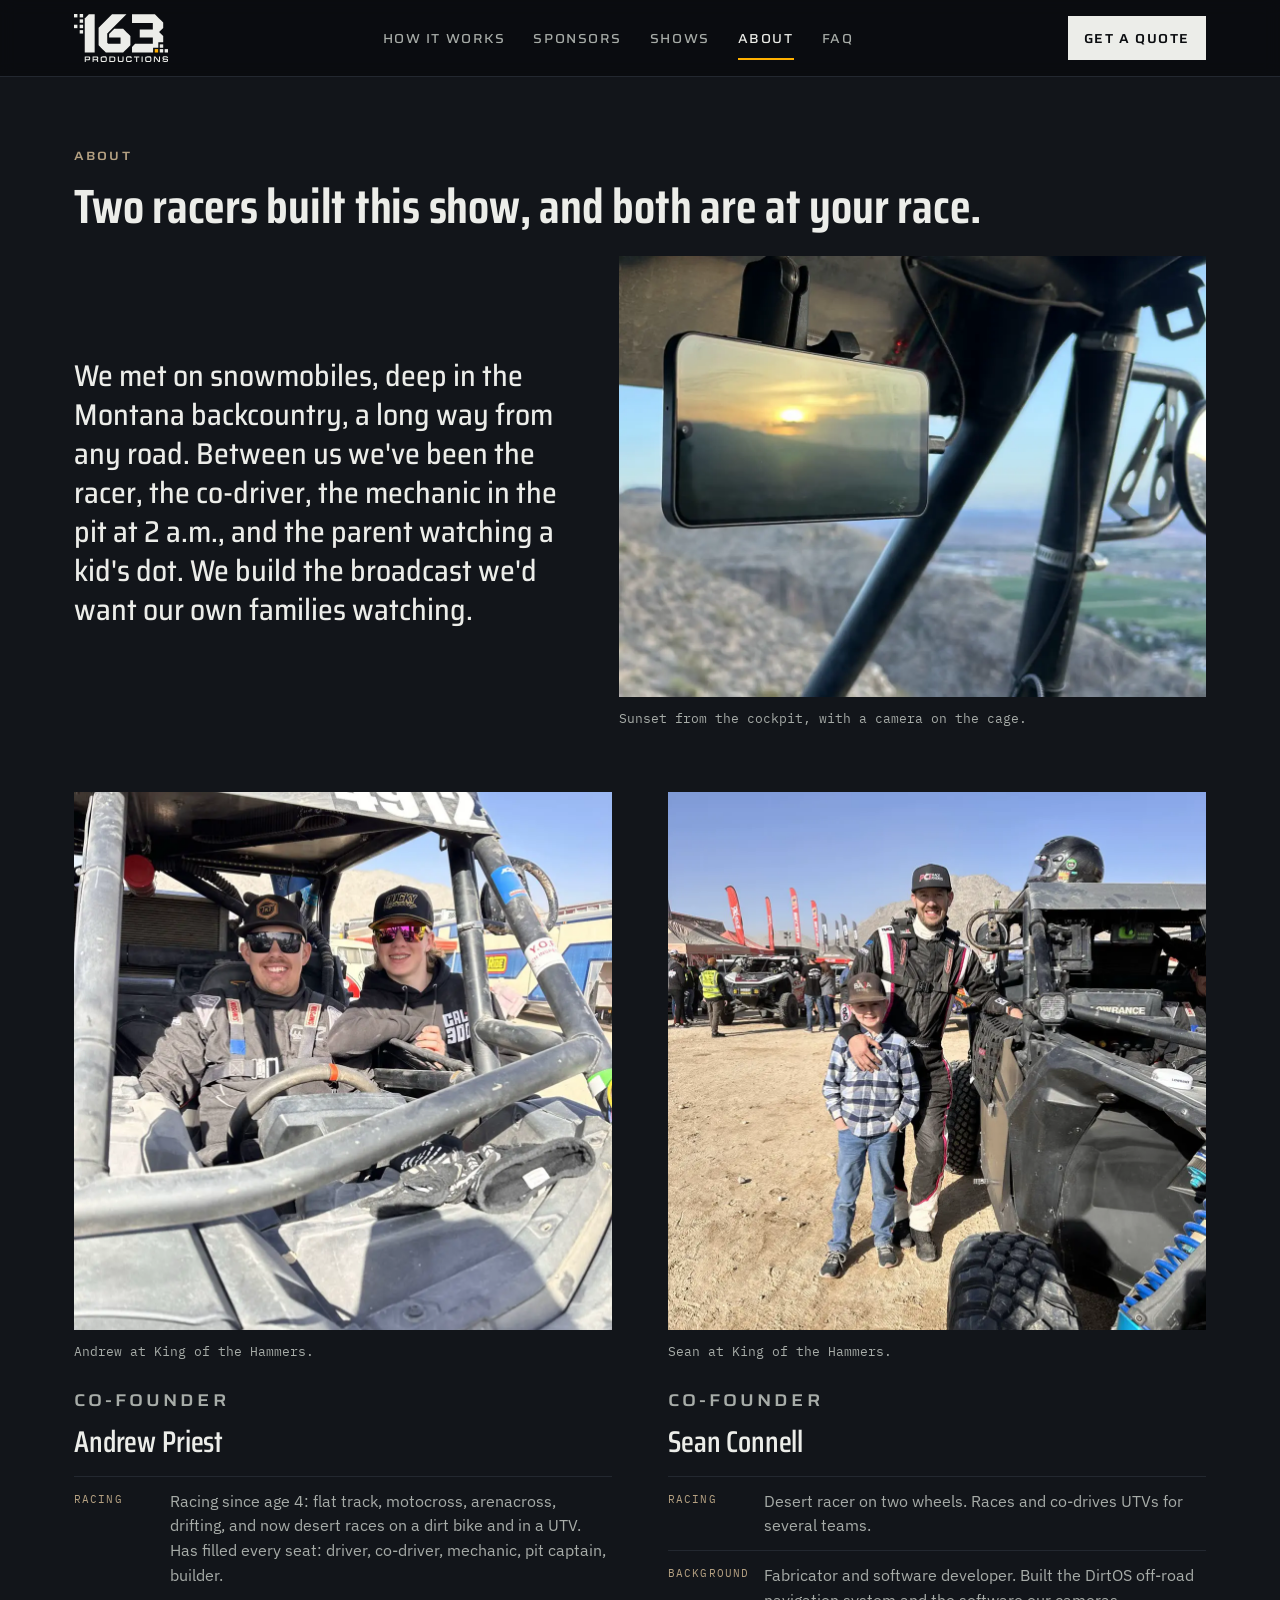
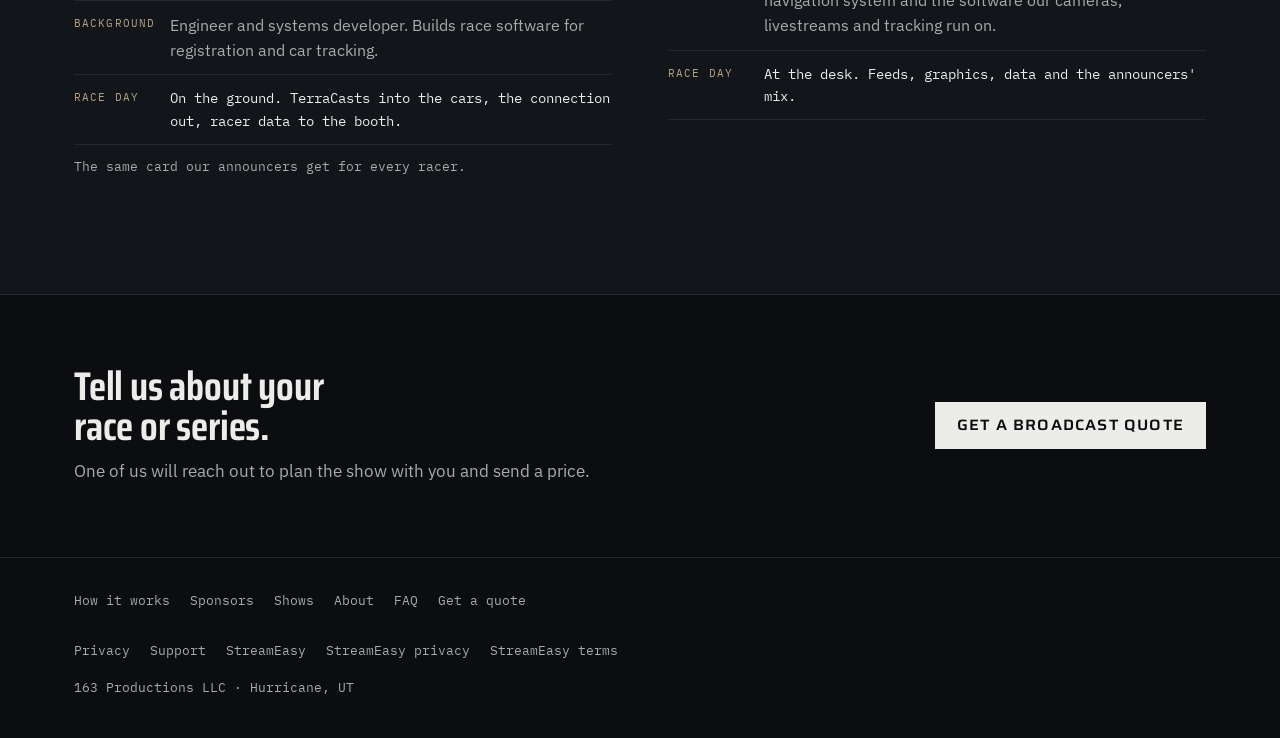
==== about.html @ 84122927 "Multi-page rebuild: Home + How it works, Sponsors, Shows, About, FAQ, Quote Per the final multi-page" ====
<!doctype html>
<html lang="en">
<head>
<meta charset="utf-8">
<meta name="viewport" content="width=device-width, initial-scale=1, viewport-fit=cover">
<title>About | 163 Productions</title>
<meta name="description" content="163 Productions is two racers, Andrew Priest and Sean Connell, who build and run live off-road race broadcasts.">
<link rel="canonical" href="https://163productions.com/about">
<meta property="og:type" content="website">
<meta property="og:url" content="https://163productions.com/about">
<meta property="og:site_name" content="163 Productions">
<meta property="og:title" content="About | 163 Productions">
<meta property="og:description" content="163 Productions is two racers, Andrew Priest and Sean Connell, who build and run live off-road race broadcasts.">
<meta property="og:image" content="https://163productions.com/assets/video/hero-poster.jpg">
<meta name="twitter:card" content="summary_large_image">
<link rel="icon" href="assets/163-mark.svg" type="image/svg+xml">
<link rel="preconnect" href="https://fonts.googleapis.com">
<link rel="preconnect" href="https://fonts.gstatic.com" crossorigin>
<link rel="stylesheet" href="https://fonts.googleapis.com/css2?family=Saira:wdth,wght@50..125,300..900&family=IBM+Plex+Sans:ital,wght@0,400;0,500;0,600;1,400&family=IBM+Plex+Mono:wght@400;500&display=swap">
<link rel="stylesheet" href="assets/site.css">
</head>
<body class="p-about">
<header class="top">
  <div class="wrap">
    <a class="brand" href="./" aria-label="163 Productions"><svg viewBox="0 0 815.66 416.12" aria-hidden="true"><rect x="49.34" width="29.61" height="29.61" fill="currentColor"/><rect width="29.61" height="29.61" fill="currentColor"/><rect y="93.16" width="29.61" height="29.61" fill="currentColor"/><rect x="49.34" y="93.16" width="29.61" height="29.61" fill="currentColor"/><rect x="49.34" y="46.58" width="29.61" height="29.61" fill="currentColor"/><rect x="49.34" y="139.74" width="29.61" height="29.61" fill="currentColor"/><rect x="699.98" y="304.36" width="29.61" height="29.61" style="fill:var(--amber)"/><rect x="743.75" y="304.36" width="29.61" height="29.61" fill="currentColor"/><rect x="743.75" y="263.15" width="29.61" height="29.61" fill="currentColor"/><path d="M93.12,333.94h86.06V1.95h-50.06l-36,36v295.99Z" fill="currentColor"/><path d="M731.08,291.72v-46.95h42.28v-53.07l-35.86-35.18,35.86-35.18v-47.37c-28.12-28.12-43.89-43.89-72.01-72.01h-198.32v76.19h180.39v55.27h-113.48v69.88h113.48v55.27h-153.39l-27,27v48.4h182.71v-42.25h45.34Z" fill="currentColor"/><rect x="786.06" y="304.36" width="29.61" height="29.61" fill="currentColor"/><path d="M426.19,127.34h-76.6l-45.16,45.4v30.66h98.93v54.48h-105.94c-3.37-3.39-6.44-6.48-9.35-9.4v-79.78L454.82,1.95h-125.05l-116.39,116.39v152.6c24.47,24.6,38.19,38.4,62.67,63h150.15c24.47-24.6,38.19-38.4,62.67-63v-80.6c-24.47-24.6-38.19-38.4-62.67-63Z" fill="currentColor"/><path d="M93.12,367.59h31.35c5.17,0,7.34.22,9.21.94,4.99,1.8,6.74,5.83,6.74,15.48,0,7.34-.96,11.38-3.43,13.9-2.11,2.23-5.17,3.02-11.43,3.02h-23.23v14.69h-9.21v-48.03ZM122.97,392c6.44,0,8.12-1.51,8.12-7.42,0-6.48-1.5-8.06-7.7-8.06h-21.06v15.48h20.64Z" fill="currentColor"/><path d="M161.05,367.59h34c7.04,0,10.23,1.01,12.4,3.82,1.75,2.3,2.59,6.05,2.59,11.52s-.54,8.21-1.74,10.01c-1.2,1.8-2.65,2.67-5.05,3.17,5.05.5,6.2,2.38,6.14,10.01v9.5h-9.33v-7.2c-.12-6.55-1.38-7.85-7.46-7.78h-22.32v14.98h-9.21v-48.03ZM192.28,391.78c6.74,0,8.42-1.44,8.42-7.2,0-6.62-1.38-7.99-8.24-7.99h-22.2v15.19h22.02Z" fill="currentColor"/><path d="M281.39,371.83c1.68,2.23,2.59,5.33,2.95,10.15.18,2.23.24,4.82.24,10.15,0,12.03-.96,16.63-4.03,19.87-2.23,2.3-5.24,3.46-10.29,3.82-1.93.14-9.21.29-14.8.29-12.28,0-15.58-.43-19.01-2.66-2.65-1.73-4.39-5.04-4.93-9.79-.36-3.17-.48-5.76-.48-13.61,0-11.23.9-15.7,3.79-18.72,2.17-2.3,4.99-3.38,10.17-3.89,2.05-.22,8.06-.36,15.4-.36,14.2,0,17.99.86,21,4.75ZM240.47,391.64c0,9.36.6,12.39,2.83,13.75,2.23,1.44,4.15,1.66,15.64,1.66,10.35,0,12.94-.5,14.56-2.66,1.38-1.8,1.81-4.9,1.81-13.03,0-15.05-.12-15.19-17.45-15.19s-17.39.22-17.39,15.48Z" fill="currentColor"/><path d="M306.35,367.59h33.34c7.64,0,12.58,1.73,15.28,5.26,2.47,3.31,3.43,8.71,3.43,19.3s-1.14,15.99-4.21,19.37c-2.53,2.81-6.8,4.1-13.54,4.1h-34.3v-48.03ZM338.6,406.83c3.25,0,5.48-.5,7.1-1.58,2.35-1.51,3.31-5.18,3.31-12.6,0-13.32-1.75-15.99-10.41-15.99h-22.99v30.17h22.99Z" fill="currentColor"/><path d="M429.82,367.59v30.24c0,9.15-1.2,12.89-5.05,15.48-3.43,2.38-6.86,2.81-21.06,2.81s-18.11-1.01-21.06-4.97c-2.05-2.81-2.65-6.12-2.65-14.98v-28.59h9.27v25.13q0,6.41.3,8.42c.66,5.11,3.01,6.05,15.04,6.05,5.42,0,10.41-.29,11.79-.72,2.35-.72,3.61-2.45,3.97-5.47q.12-.86.18-7.56v-25.85h9.27Z" fill="currentColor"/><path d="M501.11,398.33v.79c0,6.84-.6,10.22-2.29,12.38-2.77,3.67-6.56,4.54-19.62,4.54-16.01,0-18.95-.36-22.5-2.66-2.29-1.51-3.79-4.1-4.57-7.78-.54-2.45-.84-8.07-.84-14.83,0-13.39,1.14-17.93,5.36-20.74,3.43-2.3,7.58-2.88,20.28-2.88,13.9,0,18.53.94,21.06,4.32,1.75,2.23,2.65,6.41,2.65,12.24h-8.85c0-6.98-1.2-7.63-14.44-7.63-9.39,0-12.09.29-14.02,1.51-2.29,1.44-2.77,4.1-2.77,14.47,0,13.97.96,15.05,13.48,15.05l12.28-.29c4.33-.5,5.84-2.45,5.84-7.42v-1.08h8.97Z" fill="currentColor"/><path d="M538.41,376.59h-18.89v-9h46.99v9h-18.83v39.03h-9.27v-39.03Z" fill="currentColor"/><path d="M586,367.59h9.27v48.03h-9.27v-48.03Z" fill="currentColor"/><path d="M667.47,371.83c1.69,2.23,2.59,5.33,2.95,10.15.18,2.23.24,4.82.24,10.15,0,12.03-.96,16.63-4.03,19.87-2.23,2.3-5.24,3.46-10.29,3.82-1.93.14-9.21.29-14.8.29-12.28,0-15.58-.43-19.01-2.66-2.65-1.73-4.39-5.04-4.93-9.79-.36-3.17-.48-5.76-.48-13.61,0-11.23.9-15.7,3.79-18.72,2.17-2.3,4.99-3.38,10.17-3.89,2.05-.22,8.06-.36,15.4-.36,14.2,0,17.99.86,21,4.75ZM626.56,391.64c0,9.36.6,12.39,2.83,13.75,2.23,1.44,4.15,1.66,15.64,1.66,10.35,0,12.94-.5,14.56-2.66,1.38-1.8,1.81-4.9,1.81-13.03,0-15.05-.12-15.19-17.45-15.19s-17.39.22-17.39,15.48Z" fill="currentColor"/><path d="M692.44,367.59h14.38l30.15,39.96-.18-39.96h8.85v48.03h-14.44l-29.97-39.75.18,39.75h-8.97v-48.03Z" fill="currentColor"/><path d="M776.49,400.42v.5c0,3.1.48,4.75,1.62,5.54,1.44,1.01,4.57,1.44,10.47,1.44,4.99,0,8.12-.22,12.46-.86,2.29-.36,3.43-.86,4.15-1.87.78-1.15,1.2-2.59,1.2-4.1,0-2.81-1.02-4.18-3.79-4.9-1.68-.43-1.74-.43-12.7-.5h-5.78c-8.48-.07-11.79-.86-14.02-3.31-1.93-2.02-2.83-5.04-2.83-9.29,0-5.33,1.08-9.72,3.01-11.74,2.71-3.02,8.85-4.18,22.08-4.18,8.06,0,12.4.36,15.16,1.37,4.99,1.73,6.74,4.97,6.74,12.39v.94h-9.03c-.06-2.81-.66-4.25-1.93-4.97-1.69-.94-5.54-1.51-9.99-1.51-7.58,0-12.88.58-14.68,1.66-1.44.79-2.17,2.45-2.17,4.68,0,2.09.54,3.46,1.69,4.25,1.38.94,3.67,1.22,9.99,1.22h6.8c12.03,0,15.71.79,18.23,4.03,1.69,2.09,2.47,5.26,2.47,10.01,0,5.04-.9,8.5-2.89,10.8-2.65,3.02-7.82,4.03-21.36,4.03-14.44,0-18.95-.79-21.48-3.67-1.81-2.09-2.59-4.97-2.59-9.5,0-.43,0-1.51.06-2.45h9.09Z" fill="currentColor"/></svg></a>
    <nav id="nav" aria-label="Main">
      <a href="how-it-works">How it works</a>
      <a href="sponsors">Sponsors</a>
      <a href="shows">Shows</a>
      <a href="about" aria-current="page">About</a>
      <a href="faq">FAQ</a>
    </nav>
    <div class="top-act">
      <a class="nav-cta" href="quote">Get a quote</a>
      <button class="menu-btn" type="button" aria-expanded="false" aria-controls="nav"><span class="sr">Menu</span><i aria-hidden="true"></i><i aria-hidden="true"></i><i aria-hidden="true"></i></button>
    </div>
  </div>
</header>

<main>
<!-- 7 · Founders -->
<section id="founders" class="founders page-top" style="background:var(--night-2)" aria-labelledby="f-h">
  <div class="wrap">
    <span class="label" style="display:block;margin-bottom:20px">About</span>
    <h1 id="f-h" style="margin-bottom:24px">Two racers built this show, and both are at your race.</h1>
    <div class="f-top">
      <p class="intro">We met on snowmobiles, deep in the Montana backcountry, a long way from any road. Between us we've been the racer, the co-driver, the mechanic in the pit at 2 a.m., and the parent watching a kid's dot. We build the broadcast we'd want our own families watching.</p>
      <figure>
        <picture><source srcset="assets/photos/sunset-cockpit.webp" type="image/webp"><img src="assets/photos/sunset-cockpit.jpg" width="1200" height="900" alt="Sunset over desert canyons, seen from inside a UTV, with a camera phone mounted on the cage." loading="lazy" decoding="async"></picture>
        <figcaption>Sunset from the cockpit, with a camera on the cage.</figcaption>
      </figure>
    </div>
    <div class="crew">
      <div>
        <figure class="mug">
          <picture><source srcset="assets/photos/andrew-4912.webp" type="image/webp"><img src="assets/photos/andrew-4912.jpg" width="1080" height="1440" alt="Andrew Priest at the wheel of UTV 4912 at King of the Hammers." loading="lazy" decoding="async"></picture>
          <figcaption>Andrew at King of the Hammers.</figcaption>
        </figure>
        <p class="label">Co-founder</p>
        <h3>Andrew Priest</h3>
        <dl class="fcard">
          <dt>Racing</dt><dd>Racing since age 4: flat track, motocross, arenacross, drifting, and now desert races on a dirt bike and in a UTV. Has filled every seat: driver, co-driver, mechanic, pit captain, builder.</dd>
          <dt>Background</dt><dd>Engineer and systems developer. Builds race software for registration and car tracking.</dd>
          <dt>Race day</dt><dd class="rd">On the ground. TerraCasts into the cars, the connection out, racer data to the booth.</dd>
        </dl>
      </div>
      <div>
        <figure class="mug">
          <picture><source srcset="assets/photos/sean-pits.webp" type="image/webp"><img src="assets/photos/sean-pits.jpg" width="1080" height="1440" alt="Sean Connell in a race suit beside a UTV at King of the Hammers." loading="lazy" decoding="async"></picture>
          <figcaption>Sean at King of the Hammers.</figcaption>
        </figure>
        <p class="label">Co-founder</p>
        <h3>Sean Connell</h3>
        <dl class="fcard">
          <dt>Racing</dt><dd>Desert racer on two wheels. Races and co-drives UTVs for several teams.</dd>
          <dt>Background</dt><dd>Fabricator and software developer. Built the DirtOS off-road navigation system and the software our cameras, livestreams and tracking run on.</dd>
          <dt>Race day</dt><dd class="rd">At the desk. Feeds, graphics, data and the announcers' mix.</dd>
        </dl>
      </div>
    </div>
    <p class="note">The same card our announcers get for every racer.</p>
  </div>
</section>


<section class="cta-band" aria-labelledby="cta-h">
  <div class="wrap">
    <div>
      <h2 id="cta-h">Tell us about your race or series.</h2>
      <p>One of us will reach out to plan the show with you and send a price.</p>
    </div>
    <a class="button" href="quote">Get a broadcast quote</a>
  </div>
</section>
</main>
<footer>
  <div class="wrap">
    <nav aria-label="Site"><a href="how-it-works">How it works</a><a href="sponsors">Sponsors</a><a href="shows">Shows</a><a href="about">About</a><a href="faq">FAQ</a><a href="quote">Get a quote</a></nav>
    <nav aria-label="Policies"><a href="website-privacy">Privacy</a><a href="support">Support</a><a href="streameasy/">StreamEasy</a><a href="privacy">StreamEasy privacy</a><a href="streameasy/terms">StreamEasy terms</a></nav>
    <span>163 Productions LLC · Hurricane, UT</span>
  </div>
</footer>

<script src="assets/site.js" defer></script>
</body>
</html>
---- assets/site.css ----
/* Layout: the page sells a promoter's broadcast. 163's own look (Night Run, Saira,
   Plex) frames the page; the sample broadcast graphics wear a made-up race's brand,
   because on race day the graphics are the race's, not ours. */
:root{
  --night:#0B0D10; --night-2:#12151A; --line:#232830;
  --alkali:#ECEDE9; --muted:#A7ACA8; --caliche:#B5A182; --steel:#59626B;
  --amber:#FFB000;
  --red:#E5484D;
  /* sample race brands (not 163's): Cinder Basin 400, High Lonesome 250 */
  --cb:#B3261E; --cb-ink:#F3ECDF; --cb-deep:#1A0F0D;
  --hl:#2F7D78; --hl-ink:#EFE6D2; --hl-deep:#0E1A19;
  --display:"Saira",system-ui,sans-serif;
  --text:"IBM Plex Sans",system-ui,sans-serif;
  --data:"IBM Plex Mono",ui-monospace,Menlo,monospace;
  color-scheme:dark;
}
*{box-sizing:border-box}
html{background:var(--night)}
body{margin:0;background:var(--night);color:var(--alkali);font:17px/1.6 var(--text);-webkit-font-smoothing:antialiased}
img{max-width:100%;height:auto;display:block}
a{color:inherit;text-underline-offset:3px;text-decoration-thickness:1px}
a:focus-visible,button:focus-visible{outline:2px solid var(--amber);outline-offset:3px}
.wrap{max-width:1180px;margin:0 auto;padding-left:max(24px,env(safe-area-inset-left,0px));padding-right:max(24px,env(safe-area-inset-right,0px))}
h1,h2,h3{font-family:var(--display);font-stretch:75%;font-weight:700;line-height:1.02;margin:0;text-wrap:balance;letter-spacing:-.005em}
h1{font-size:clamp(36px,5.2vw,48px)}
h2{font-size:clamp(30px,4.2vw,46px);max-width:20ch}
h3{font-size:22px;font-stretch:87.5%;font-weight:600;line-height:1.2}
p{margin:0 0 1em;max-width:60ch}
.label{font:600 12px/1.2 var(--display);font-stretch:125%;letter-spacing:.18em;text-transform:uppercase;color:var(--caliche)}
.mono{font-family:var(--data);font-variant-numeric:tabular-nums}
.muted{color:var(--muted)}
.button{display:inline-block;font:600 15px/1 var(--display);font-stretch:112.5%;letter-spacing:.08em;text-transform:uppercase;text-decoration:none;padding:16px 22px;background:var(--alkali);color:var(--night)}
.button:hover{background:#fff}
section{padding-block:104px}
figure{margin:0}
figcaption,.note{font:13px/1.5 var(--data);color:var(--muted);margin-top:12px}
.head{display:grid;grid-template-columns:minmax(0,5fr) minmax(0,6fr);gap:64px;align-items:end;margin-bottom:56px}
.head p{color:var(--muted);font-size:18px;margin:0}
.head .label{margin-bottom:20px;display:block}

/* header */
.top{position:sticky;top:0;z-index:20;padding-top:env(safe-area-inset-top,0px);background:rgba(11,13,16,.94);backdrop-filter:blur(8px);-webkit-backdrop-filter:blur(8px);border-bottom:1px solid var(--line)}
body::before{content:"";position:fixed;inset:0 0 auto;height:env(safe-area-inset-top,0px);z-index:21;background:var(--night)}
html{scroll-padding-top:calc(84px + env(safe-area-inset-top,0px))}
.top .wrap{display:flex;align-items:center;justify-content:space-between;height:76px;gap:20px}
.brand{display:flex;align-items:center;text-decoration:none}
.brand svg{height:48px;width:auto;color:var(--alkali)}
.top nav{display:flex;gap:28px;font:500 13px/1 var(--display);font-stretch:112.5%;letter-spacing:.12em;text-transform:uppercase}
.top nav a{text-decoration:none;color:var(--muted)}
.top nav a:hover{color:var(--alkali)}

/* hero: message first, then the show */
.hero-top{display:grid;grid-template-columns:minmax(0,7fr) minmax(0,5fr);gap:48px;align-items:end;padding-block:28px 32px}
.hero-act p{font-size:18px;color:var(--muted);margin:0 0 22px}
.btns{display:flex;flex-wrap:wrap;gap:14px 22px;align-items:center}
.text-link{display:inline-flex;align-items:center;min-height:44px;font:600 14px/1 var(--display);font-stretch:112.5%;letter-spacing:.08em;text-transform:uppercase}
.top-act{display:flex;align-items:center;gap:12px}
.nav-cta{display:inline-flex;align-items:center;min-height:44px;font:600 13px/1 var(--display);font-stretch:112.5%;letter-spacing:.12em;text-transform:uppercase;text-decoration:none;color:var(--night);background:var(--alkali);padding:0 16px}
.top nav a{display:inline-flex;align-items:center;min-height:44px}
.menu-btn{display:none;width:44px;height:44px;background:none;border:1px solid var(--line);cursor:pointer;flex-direction:column;justify-content:center;align-items:center;gap:5px;padding:0}
.menu-btn i{display:block;width:18px;height:2px;background:var(--alkali)}
/* proof strip */
.proof{padding-block:56px;border-bottom:1px solid var(--line);background:var(--night-2)}
.proof-grid{display:grid;grid-template-columns:minmax(0,5fr) minmax(0,7fr);gap:48px;align-items:center}
.proof h2{margin:12px 0 8px}
.proof-facts{display:grid;grid-template-columns:repeat(3,minmax(0,1fr));gap:24px}
.proof-facts strong{display:block;font:700 clamp(36px,4.4vw,52px)/1 var(--display);font-stretch:62.5%;font-variant-numeric:tabular-nums}
.proof-facts span{display:block;font:13px/1.4 var(--data);color:var(--muted);margin-top:8px}
.stats.two{grid-template-columns:repeat(2,minmax(0,1fr))}
.disclose{font:12px/1.5 var(--data);color:#3A4047;margin-top:14px;max-width:62ch}
/* why different */
.calls{list-style:none;margin:0;padding:0;border-top:1px solid var(--line)}
.calls li{display:grid;grid-template-columns:80px minmax(0,1fr);gap:16px;padding:16px 0;border-bottom:1px solid var(--line);font:16px/1.5 var(--data);color:var(--alkali)}
.calls .t{color:var(--caliche)}
.gets{display:grid;grid-template-columns:repeat(3,minmax(0,1fr));gap:40px;margin-top:64px}
.gets p{color:var(--muted);margin-top:12px}
.sample-tag{font:600 11px/1 var(--data);letter-spacing:.14em;text-transform:uppercase;color:#59626B;border:1px dashed #9AA0A6;display:inline-block;padding:6px 8px;margin:0 0 18px}
/* what we can bring */
.menu{display:grid;grid-template-columns:repeat(2,minmax(0,1fr));gap:0 48px;border-top:1px solid var(--line)}
.menu > div{display:grid;grid-template-columns:130px minmax(0,1fr);gap:16px;padding:18px 0;border-bottom:1px solid var(--line);align-items:baseline}
.menu .stamp{font:500 13px/1.4 var(--data);color:var(--caliche);letter-spacing:.04em}
.menu p{margin:0;color:var(--muted)}
.sub{margin-top:120px}
.trc-made{font-size:14px;color:var(--muted);border-top:1px solid var(--line);padding-top:18px;margin:0}
/* quote form */
.quote{display:grid;gap:16px}
.quote label{display:grid;gap:6px;font:600 11px/1.3 var(--display);font-stretch:125%;letter-spacing:.14em;text-transform:uppercase;color:var(--caliche)}
.quote input,.quote select,.quote textarea{font:16px/1.4 var(--text);color:var(--alkali);background:var(--night-2);border:1px solid var(--line);padding:12px;width:100%;text-transform:none;letter-spacing:0}
.quote input:focus,.quote select:focus,.quote textarea:focus{outline:2px solid var(--amber);outline-offset:0}
.quote .two{display:grid;grid-template-columns:1fr 1fr;gap:16px;align-items:end}
.quote .opt{white-space:nowrap}
.quote .button{border:0;cursor:pointer;justify-self:start}
.quote .opt{color:var(--muted);letter-spacing:.06em}
.quote textarea{resize:vertical}
.hp{position:absolute;left:-9999px;width:1px;height:1px;overflow:hidden}
.quote .button[disabled]{opacity:.6;cursor:wait}
.form-msg.err{color:#F2A49F}
.quote-done{border:1px solid var(--line);padding:28px;font-size:18px;color:var(--alkali)}
.close p.form-note{font:13px/1.5 var(--data);color:var(--muted);margin:0}
.form-msg{font:14px/1.5 var(--data);color:var(--alkali);margin:0}
/* hero reel: real broadcast footage */
.reel video{display:block;width:100%;aspect-ratio:16/9;object-fit:cover;background:#000}
.reel figcaption{display:flex;gap:10px;align-items:baseline}
.live-dot{flex:none;width:8px;height:8px;background:var(--amber);display:inline-block;transform:translateY(-1px)}
/* sample broadcast frame, in the race's brand */
.hero{position:relative;padding-bottom:48px}
.frame{position:relative;container-type:inline-size;background:var(--cb-deep);overflow:hidden}
.frame img{width:100%;aspect-ratio:16/9;object-fit:cover}
.frame::after{content:"";position:absolute;inset:0;background:linear-gradient(90deg,rgba(26,15,13,0) 50%,rgba(26,15,13,.55))}
.g{position:absolute;z-index:1;font-family:var(--display);color:var(--cb-ink)}
.partner{left:2.4cqw;top:2.4cqw;width:19cqw;background:var(--cb-ink);color:var(--cb-deep);text-align:center}
.partner b{display:block;background:var(--cb);color:var(--cb-ink);font-size:max(8px,1.05cqw);letter-spacing:.2em;font-stretch:112.5%;padding:.6cqw 0}
.partner span{display:block;padding:1.8cqw 0;font-size:max(10px,1.6cqw);font-weight:800;font-stretch:75%;letter-spacing:.04em}
.board{right:0;top:0;width:34cqw;background:rgba(26,15,13,.9);display:flex;flex-direction:column}
.board .bh{background:var(--cb);padding:1.4cqw 1.8cqw}
.board .bh strong{display:block;font-size:max(13px,2.4cqw);font-stretch:62.5%;font-weight:800;line-height:1}
.board .bh span{display:block;font-size:max(7px,.95cqw);letter-spacing:.18em;font-stretch:112.5%;margin-top:.5cqw}
.board .cls{padding:1cqw 1.8cqw;font-size:max(10px,1.7cqw);font-stretch:62.5%;font-weight:700;color:#E9B6A8;border-bottom:1px solid rgba(243,236,223,.12)}
.board ol{list-style:none;margin:0;padding:0}
.board li{display:grid;grid-template-columns:2.6cqw 5.4cqw minmax(0,1fr) auto;gap:1cqw;align-items:center;padding:.9cqw 1.8cqw;border-bottom:1px solid rgba(243,236,223,.08);font-size:max(9px,1.5cqw);font-stretch:75%;font-weight:700}
.board li .n{color:#E9B6A8}
.board li .t{font:max(8px,1.2cqw)/1 var(--data);color:var(--cb-ink);text-align:right}
.board li.up{background:rgba(179,38,30,.35)}
.ticker{left:0;right:0;bottom:0;height:6.2cqw;background:var(--cb-deep);border-top:.3cqw solid var(--cb);display:flex;align-items:center;gap:2cqw;padding-right:2cqw;font-size:max(9px,1.6cqw);font-stretch:75%;font-weight:700;white-space:nowrap;overflow:hidden}
.ticker b{background:var(--cb);height:100%;display:flex;align-items:center;padding:0 2cqw;letter-spacing:.14em;font-stretch:100%}
.ticker span{color:#E9B6A8}
.sample{position:absolute;left:2.4cqw;bottom:8cqw;z-index:1;font:max(9px,1cqw)/1 var(--data);color:rgba(243,236,223,.7)}
.hero-copy{display:grid;grid-template-columns:minmax(0,7fr) minmax(0,5fr);gap:48px;align-items:end;padding-block:48px 24px}
.hero-copy p{font-size:19px;color:var(--muted);margin:0 0 24px}
.watch{font:14px/1.5 var(--data);color:var(--muted);margin-top:18px}
.watch a{color:var(--alkali)}

/* sponsors: the one Alkali band */
.seen{background:var(--alkali);color:var(--night)}
.seen .label{color:var(--steel)}
.seen p,.seen .head p{color:#3A4047}
.placements{display:grid;grid-template-columns:repeat(3,minmax(0,1fr));gap:2px;background:#C9CCC5;border:1px solid #C9CCC5;margin-bottom:56px}
.placements div{background:var(--alkali);padding:18px 16px}
.placements b{display:block;font:600 11px/1.3 var(--display);font-stretch:125%;letter-spacing:.16em;text-transform:uppercase;color:var(--steel);margin-bottom:8px}
.placements span{font-size:15px;line-height:1.45;color:#2A2F35}
.report{display:grid;grid-template-columns:minmax(0,5fr) minmax(0,7fr);gap:64px;align-items:start}
.report h3{margin-bottom:14px}
.stats{display:grid;grid-template-columns:repeat(3,minmax(0,1fr));gap:24px}
.stats strong{display:block;font:700 clamp(40px,5vw,60px)/1 var(--display);font-stretch:62.5%;font-variant-numeric:tabular-nums}
.stats span{font:13px/1.4 var(--data);color:#3A4047;display:block;margin-top:8px}
.blocks{display:grid;grid-template-columns:repeat(30,minmax(0,1fr));gap:3px;margin-top:32px}
.blocks i{aspect-ratio:1;background:#D3D5CF;display:block}
.blocks i.on{background:var(--night)}
.blocks i.peak{background:var(--night);outline:3px solid var(--amber);outline-offset:-3px}
.key{font:12px/1.5 var(--data);color:#59626B;margin-top:14px}

/* list rows (cameras, data) */
.day{border-top:1px solid var(--line)}
.day > div{display:grid;grid-template-columns:150px minmax(0,4fr) minmax(0,7fr);gap:24px;padding:26px 0;border-bottom:1px solid var(--line);align-items:baseline}
.day .stamp{font:500 15px/1.3 var(--data);color:var(--caliche)}
.day h3{font-size:22px}
.day p{margin:0;color:var(--muted)}

/* course map */
.map{margin-top:56px;position:relative;border:1px solid var(--line);background:var(--night)}
.map canvas{display:block;width:100%;height:auto}
.hud{position:absolute;left:16px;top:14px;right:16px;display:flex;justify-content:space-between;gap:12px;font:13px/1 var(--data);color:var(--muted)}
.hud b{color:var(--amber);font-weight:500}

/* the package */
.trc{display:grid;grid-template-columns:minmax(0,6fr) minmax(0,5fr);gap:48px;align-items:start;margin-bottom:48px}
.trc-label{display:block;margin-bottom:18px}
.trc-pics{display:grid;gap:20px}
.trc-pics img{width:100%;aspect-ratio:16/10;object-fit:cover}
.trc-list{display:grid;gap:28px}
.trc-list .stamp,.day .stamp{font:500 15px/1.3 var(--data);color:var(--caliche)}
.trc-list h3{margin:8px 0 8px}
.trc-list p{color:var(--muted);margin:0}
.trc-list > div{border-top:1px solid var(--line);padding-top:18px}

/* how-it-works flow */
.flow{list-style:none;margin:0 0 40px;padding:0;display:grid;grid-template-columns:repeat(5,minmax(0,1fr));gap:2px;background:var(--line);border:1px solid var(--line);counter-reset:f}
.flow li{background:var(--night);padding:16px;font-size:14px;color:var(--muted);line-height:1.45}
.flow li b{display:block;font:600 11px/1.3 var(--display);font-stretch:125%;letter-spacing:.16em;text-transform:uppercase;color:var(--caliche);margin-bottom:6px}
.sr{position:absolute;width:1px;height:1px;overflow:hidden;clip:rect(0 0 0 0)}
.teams{margin-top:96px}
.trc-link a{font:600 14px/1 var(--display);font-stretch:112.5%;letter-spacing:.1em;text-transform:uppercase}
.faq{display:grid;grid-template-columns:minmax(0,5fr) minmax(0,7fr);margin:0;border-top:1px solid var(--line)}
.faq dt,.faq dd{padding:22px 0;border-bottom:1px solid var(--line);margin:0}
.faq dt{font:600 20px/1.25 var(--display);font-stretch:87.5%;padding-right:32px}
.faq dd{color:var(--muted)}

/* the booth: announcer dashboard (sample) */
.booth{background:var(--night-2)}
.desk{border:1px solid var(--line);background:var(--night);font-family:var(--data)}
.d-bar{display:flex;flex-wrap:wrap;gap:10px 20px;align-items:center;justify-content:space-between;padding:12px 16px;border-bottom:1px solid var(--line);font-size:12px;letter-spacing:.06em;color:var(--muted)}
.d-bar .q{flex:1 1 260px;max-width:420px;border:1px solid var(--line);background:var(--night-2);padding:8px 12px;color:var(--alkali);font-size:14px;letter-spacing:0}
.d-bar .q span{color:var(--muted)}
.d-body{display:grid;grid-template-columns:minmax(0,7fr) minmax(0,5fr)}
.card{padding:22px;display:grid;gap:18px;align-content:start;min-width:0}
.who{display:flex;gap:18px;align-items:center}
.who .no{font:800 64px/.9 var(--display);font-stretch:62.5%;color:var(--alkali)}
.who strong{display:block;font:700 26px/1.1 var(--display);font-stretch:75%;font-family:var(--display)}
.who span{font-size:13px;color:var(--muted)}
.now{display:grid;grid-template-columns:repeat(4,minmax(0,1fr));gap:12px;border-block:1px solid var(--line);padding-block:14px}
.now span{font-size:11px;letter-spacing:.08em;text-transform:uppercase;color:var(--muted)}
.now b{display:block;font:500 20px/1.2 var(--data);color:var(--alkali);text-transform:none;letter-spacing:0}
.story{display:grid;grid-template-columns:120px minmax(0,1fr);gap:8px 16px;font:14px/1.5 var(--text);color:var(--muted);margin:0}
.story dt{font:11px/1.8 var(--data);letter-spacing:.08em;text-transform:uppercase;color:var(--caliche)}
.story dd{margin:0}
.story dd.hook{color:var(--alkali)}
.d-side{border-left:1px solid var(--line);min-width:0;display:grid;align-content:start}
.d-side .sec{padding:16px 18px;border-bottom:1px solid var(--line)}
.d-side .sec:last-child{border-bottom:0}
.d-h{font-size:11px;letter-spacing:.14em;text-transform:uppercase;color:var(--caliche);margin:0 0 8px}
.near div{display:grid;grid-template-columns:44px minmax(0,1fr) auto;gap:10px;padding:5px 0;font-size:14px;color:var(--muted)}
.near div.me{color:var(--alkali)}
.splits div{display:grid;grid-template-columns:minmax(0,1fr) auto;gap:10px;padding:5px 0;font-size:14px;color:var(--muted)}
.splits div b{color:var(--alkali);font-weight:500}
.d-note{max-width:none;margin:0;padding:10px 16px;border-top:1px solid var(--line);font-size:12px;color:var(--muted)}
.facts{display:grid;grid-template-columns:repeat(3,minmax(0,1fr));gap:32px;margin-top:56px}
.facts strong{display:block;font:700 clamp(40px,5vw,56px)/1 var(--display);font-stretch:62.5%;font-variant-numeric:tabular-nums}
.facts p{color:var(--muted);font-size:15px;margin-top:10px}

/* your brand: two races, one system */
.brands{display:grid;grid-template-columns:1fr 1fr;gap:24px}
.mini{container-type:inline-size;font-family:var(--display)}
.mini .bh{padding:3.4cqw 4cqw}
.mini .bh strong{display:block;font-size:7cqw;font-stretch:62.5%;font-weight:800;line-height:1}
.mini .bh span{display:block;font-size:2.4cqw;letter-spacing:.18em;font-stretch:112.5%;margin-top:1.2cqw}
.mini ol{list-style:none;margin:0;padding:0}
.mini li{display:grid;grid-template-columns:6cqw 12cqw minmax(0,1fr) auto;gap:2cqw;align-items:center;padding:2.4cqw 4cqw;font-size:4cqw;font-stretch:75%;font-weight:700}
.mini li .t{font:3.2cqw/1 var(--data);text-align:right}
.mini .cl{padding:2.2cqw 4cqw;font-size:3.6cqw;font-stretch:75%;font-weight:700}
/* two sample race brands, both made up */
.mini.s1{background:#1A0F0D;color:#F3ECDF}
.mini.s1 .bh{background:#9E2A22}
.mini.s1 .cl{color:#E9B6A8}
.mini.s1 li{border-bottom:1px solid rgba(243,236,223,.08)}
.mini.s1 .n{color:#E9B6A8}
.mini.s2{background:#0E1A19;color:#EFE6D2}
.mini.s2 .bh{background:#EFE6D2;color:#0E1A19;border-left:3cqw solid #2F7D78}
.mini.s2 .bh strong{font-stretch:112.5%;font-weight:600;letter-spacing:.08em;font-size:6cqw}
.mini.s2 .cl{color:#8FC7C1}
.mini.s2 li{border-bottom:1px solid rgba(239,230,210,.1)}
.mini.s2 .n{color:#8FC7C1}

/* built by racers */
.racers{display:grid;grid-template-columns:minmax(0,6fr) minmax(0,5fr);gap:64px;align-items:center}
.racers p{color:var(--muted);font-size:18px}
.racers h2{margin-bottom:24px}

/* founders */
.founders .intro{font:500 clamp(22px,2.6vw,30px)/1.3 var(--display);font-stretch:87.5%;max-width:34ch;margin:0;color:var(--alkali)}
.f-top{display:grid;grid-template-columns:minmax(0,5fr) minmax(0,6fr);gap:56px;align-items:center;margin-bottom:64px}
.crew{display:grid;grid-template-columns:1fr 1fr;gap:56px}
.mug{margin-bottom:28px}
.mug img{width:100%;aspect-ratio:1/1;object-fit:cover;object-position:50% 40%}
.fcard{display:grid;grid-template-columns:96px minmax(0,1fr);gap:0;margin:16px 0 0;border-top:1px solid var(--line)}
.fcard dt,.fcard dd{padding:12px 0;border-bottom:1px solid var(--line);margin:0}
.fcard dt{font:11px/1.9 var(--data);letter-spacing:.1em;text-transform:uppercase;color:var(--caliche)}
.fcard dd{color:var(--muted);font-size:16px;line-height:1.55}
.fcard dd.rd{font:14px/1.6 var(--data);color:var(--alkali)}
.crew h3{font-size:30px;font-stretch:75%;margin:10px 0 14px}
.crew p{color:var(--muted);font-size:17px;margin-bottom:.8em}
.crew .day-of{border-top:1px solid var(--line);padding-top:14px;font:14px/1.5 var(--data);color:var(--alkali)}
.crew .day-of span{color:var(--caliche)}

/* close */
.close{border-top:1px solid var(--line)}
.lockup{display:block;width:clamp(200px,32vw,300px);height:auto;color:var(--alkali);margin:0 0 48px}
.close-grid{display:grid;grid-template-columns:minmax(0,5fr) minmax(0,6fr);gap:56px;align-items:start}
.close p{color:var(--muted);font-size:18px}
.close p.label{font-size:12px;color:var(--caliche)}
.addr{font:500 18px/1.4 var(--data);color:var(--alkali);word-break:break-all}

footer{border-top:1px solid var(--line);padding-block:20px 40px;font:13px/1.5 var(--data);color:var(--muted)}
footer nav a{display:inline-flex;align-items:center;min-height:44px}
footer .wrap{display:flex;flex-wrap:wrap;justify-content:space-between;gap:12px 24px}
footer nav{display:flex;gap:20px;flex-wrap:wrap}
footer a{text-decoration:none;color:var(--muted)}

@media (max-width:900px){
  .menu-btn{display:flex}
  .top nav{display:none;position:absolute;left:0;right:0;top:100%;flex-direction:column;gap:0;background:var(--night);border-bottom:1px solid var(--line);padding:4px max(16px,env(safe-area-inset-right,0px)) 12px max(16px,env(safe-area-inset-left,0px))}
  .top nav.open{display:flex}
  .top nav a{min-height:48px;border-bottom:1px solid var(--line)}
  .proof-grid{grid-template-columns:1fr;gap:28px}
  .hero-top,.gets,.menu{grid-template-columns:1fr}
  .menu > div{grid-template-columns:1fr;gap:4px}
  .hero-copy,.head,.report,.racers,.close-grid,.trc,.f-top{grid-template-columns:1fr;gap:28px}
  .day > div{grid-template-columns:110px minmax(0,1fr)}
  .day p{grid-column:2}
  .d-body{grid-template-columns:1fr}
  .d-side{border-left:0;border-top:1px solid var(--line)}
  .placements{grid-template-columns:1fr}
  .placements div:last-child{grid-column:1 / -1}
}
@media (max-width:560px){
  .wrap{padding-left:max(16px,env(safe-area-inset-left,0px));padding-right:max(16px,env(safe-area-inset-right,0px))}
  section{padding-block:72px}
  .frame img{aspect-ratio:4/5}
  .board{width:52cqw}
  .board li:nth-child(n+5){display:none}
  .partner{width:28cqw}
  .ticker{height:9cqw}
  .sample{bottom:11cqw}
  .day > div{grid-template-columns:1fr;gap:6px}
  .day p{grid-column:auto}
  .now{grid-template-columns:1fr 1fr}
  .story{grid-template-columns:1fr;gap:2px}
  .story dd{margin-bottom:8px}
  .facts,.brands,.crew,.trc,.f-top{grid-template-columns:1fr}
  .proof-facts{grid-template-columns:1fr 1fr}
  .proof-facts > div:last-child{grid-column:1 / -1}
  .quote .two{grid-template-columns:1fr}
  .calls li{grid-template-columns:56px minmax(0,1fr);font-size:15px}
  .sub{margin-top:88px}
  .faq{grid-template-columns:1fr}
  .faq dt{border-bottom:0;padding-bottom:6px}
  .faq dd{padding-top:0}
  .stats{grid-template-columns:1fr 1fr}
  .stats > div:last-child{grid-column:1 / -1}
  .blocks{grid-template-columns:repeat(15,minmax(0,1fr))}
}
@media (prefers-reduced-motion:reduce){*{animation:none!important}}

/* ---- multi-page additions ---- */
.top nav a[aria-current="page"]{color:var(--alkali);box-shadow:inset 0 -2px 0 var(--amber)}
.page-head{padding-block:72px 40px}
.page-head .head{margin-bottom:0}
.page-head h1{font-size:clamp(34px,5vw,48px)}
.page-top{padding-top:72px}
.jump{display:flex;flex-wrap:wrap;gap:4px 24px;margin-top:32px;font:600 13px/1 var(--display);font-stretch:112.5%;letter-spacing:.1em;text-transform:uppercase}
.jump a{display:inline-flex;align-items:center;min-height:44px;color:var(--muted)}
.links{display:flex;flex-wrap:wrap;gap:0 24px}
.gets a.text-link{margin-top:8px}
.outcomes{display:grid;grid-template-columns:1fr 1fr;gap:2px;background:var(--line);border:1px solid var(--line);margin:40px 0 24px}
.outcomes > div{background:var(--night);padding:28px 24px}
.outcomes h3{font-size:26px;font-stretch:75%;margin-bottom:10px}
.outcomes p{color:var(--muted);margin:0}
.bring h2{margin-top:16px}
.teaser{background:var(--night-2)}
.teaser-grid{display:grid;grid-template-columns:minmax(0,6fr) minmax(0,5fr);gap:56px;align-items:center}
.teaser h2{margin:16px 0 18px}
.teaser p{color:var(--muted);font-size:18px}
.teaser img{width:100%;aspect-ratio:4/3;object-fit:cover}
.cta-band{border-top:1px solid var(--line);padding-block:72px}
.cta-band .wrap{display:flex;flex-wrap:wrap;gap:24px 48px;align-items:center;justify-content:space-between}
.cta-band h2{font-size:clamp(28px,3.6vw,40px)}
.cta-band p{color:var(--muted);margin:10px 0 0}
details.more > summary{display:none}
details.more{display:contents}
.qa{border-bottom:1px solid var(--line)}
.faq-list .wrap{border-top:1px solid var(--line)}
.qa summary{cursor:pointer;list-style:none;display:flex;justify-content:space-between;gap:16px;align-items:center;min-height:56px;padding:16px 0;font:600 20px/1.3 var(--display);font-stretch:87.5%}
.qa summary::-webkit-details-marker{display:none}
.qa summary::after{content:"+";font:400 24px/1 var(--data);color:var(--caliche)}
.qa[open] summary::after{content:"–"}
.qa p{color:var(--muted);margin:0 0 20px;max-width:70ch}
.yt{position:relative;aspect-ratio:16/9;max-width:100%;background:#000}
.yt button{all:unset;cursor:pointer;display:block;position:absolute;inset:0}
.yt img,.yt iframe{position:absolute;inset:0;width:100%;height:100%;object-fit:cover;border:0}
.yt .play{position:absolute;left:50%;top:50%;width:84px;height:84px;transform:translate(-50%,-50%);background:rgba(11,13,16,.85);border:2px solid var(--alkali)}
.yt .play::after{content:"";position:absolute;left:34px;top:24px;border-left:24px solid var(--alkali);border-top:18px solid transparent;border-bottom:18px solid transparent}
.yt button:focus-visible .play{outline:2px solid var(--amber);outline-offset:3px}
.case-grid{display:grid;grid-template-columns:1fr 1fr;gap:56px;margin-top:56px}
.case-grid .label{display:block;margin-bottom:18px}
.delivered{margin:0;padding-left:18px;color:var(--alkali)}
.delivered li{margin-bottom:10px}
.disclose-dark{font:12px/1.5 var(--data);color:var(--muted);margin-top:14px}
.quote-page{padding-block:56px 72px}
.quote-grid{display:grid;grid-template-columns:minmax(0,5fr) minmax(0,6fr);gap:24px 56px;align-items:start}
.quote-grid .q-intro h1{font-size:clamp(32px,4.4vw,44px);margin:14px 0 16px}
.quote-grid .q-intro p{color:var(--muted);font-size:18px}
.quote-grid #quote-wrap{grid-row:span 2}
.q-after .addr{font:500 16px/1.4 var(--data);word-break:break-all}
.mini-faq{margin-top:28px;border-top:1px solid var(--line)}
.mini-faq .qa summary{font-size:17px;min-height:48px}
.form-note{font:13px/1.5 var(--data);color:var(--muted);margin:0}
footer .wrap{display:flex;flex-direction:column;gap:6px}
footer nav{display:flex;flex-wrap:wrap;gap:0 20px}
@media (max-width:900px){
  .outcomes,.teaser-grid,.case-grid,.quote-grid{grid-template-columns:1fr;gap:24px}
  .quote-grid #quote-wrap{grid-row:auto}
  details.more{display:block;margin-top:12px}
  details.more > summary{display:flex;align-items:center;min-height:48px;cursor:pointer;font:600 13px/1 var(--display);font-stretch:112.5%;letter-spacing:.1em;text-transform:uppercase;color:var(--alkali);list-style:none;border:1px solid var(--line);padding:0 14px}
  details.more > summary::-webkit-details-marker{display:none}
  .d-side-wrap .d-side{border-left:0;border-top:1px solid var(--line)}
}
@media (max-width:560px){
  section{padding-block:48px}
  .page-head{padding-block:40px 24px}
  .page-top{padding-top:48px}
  .cta-band{padding-block:48px}
  .hero{padding-bottom:32px}
  .proof{padding-block:40px}
  .teaser figure{display:none}
  .trc-pics figure:nth-child(2){display:none}
  .map canvas{aspect-ratio:1200/312;object-fit:cover}
  .quote-page{padding-block:28px 48px}
  .quote-grid .q-intro p{font-size:16px}
  .gets{gap:22px;margin-top:36px}
  .gets p{margin-top:6px;margin-bottom:0}
  .outcomes{margin:28px 0 16px}
  .outcomes > div{padding:18px 16px}
  .outcomes h3{font-size:22px;margin-bottom:6px}
  .head{margin-bottom:28px;gap:16px}
  .calls li{padding:12px 0}
  .hero-top{padding-block:20px 22px}
  .hero-act p{margin-bottom:18px}
  .proof-facts{gap:16px}
  .teaser h2{margin:10px 0 12px}
}
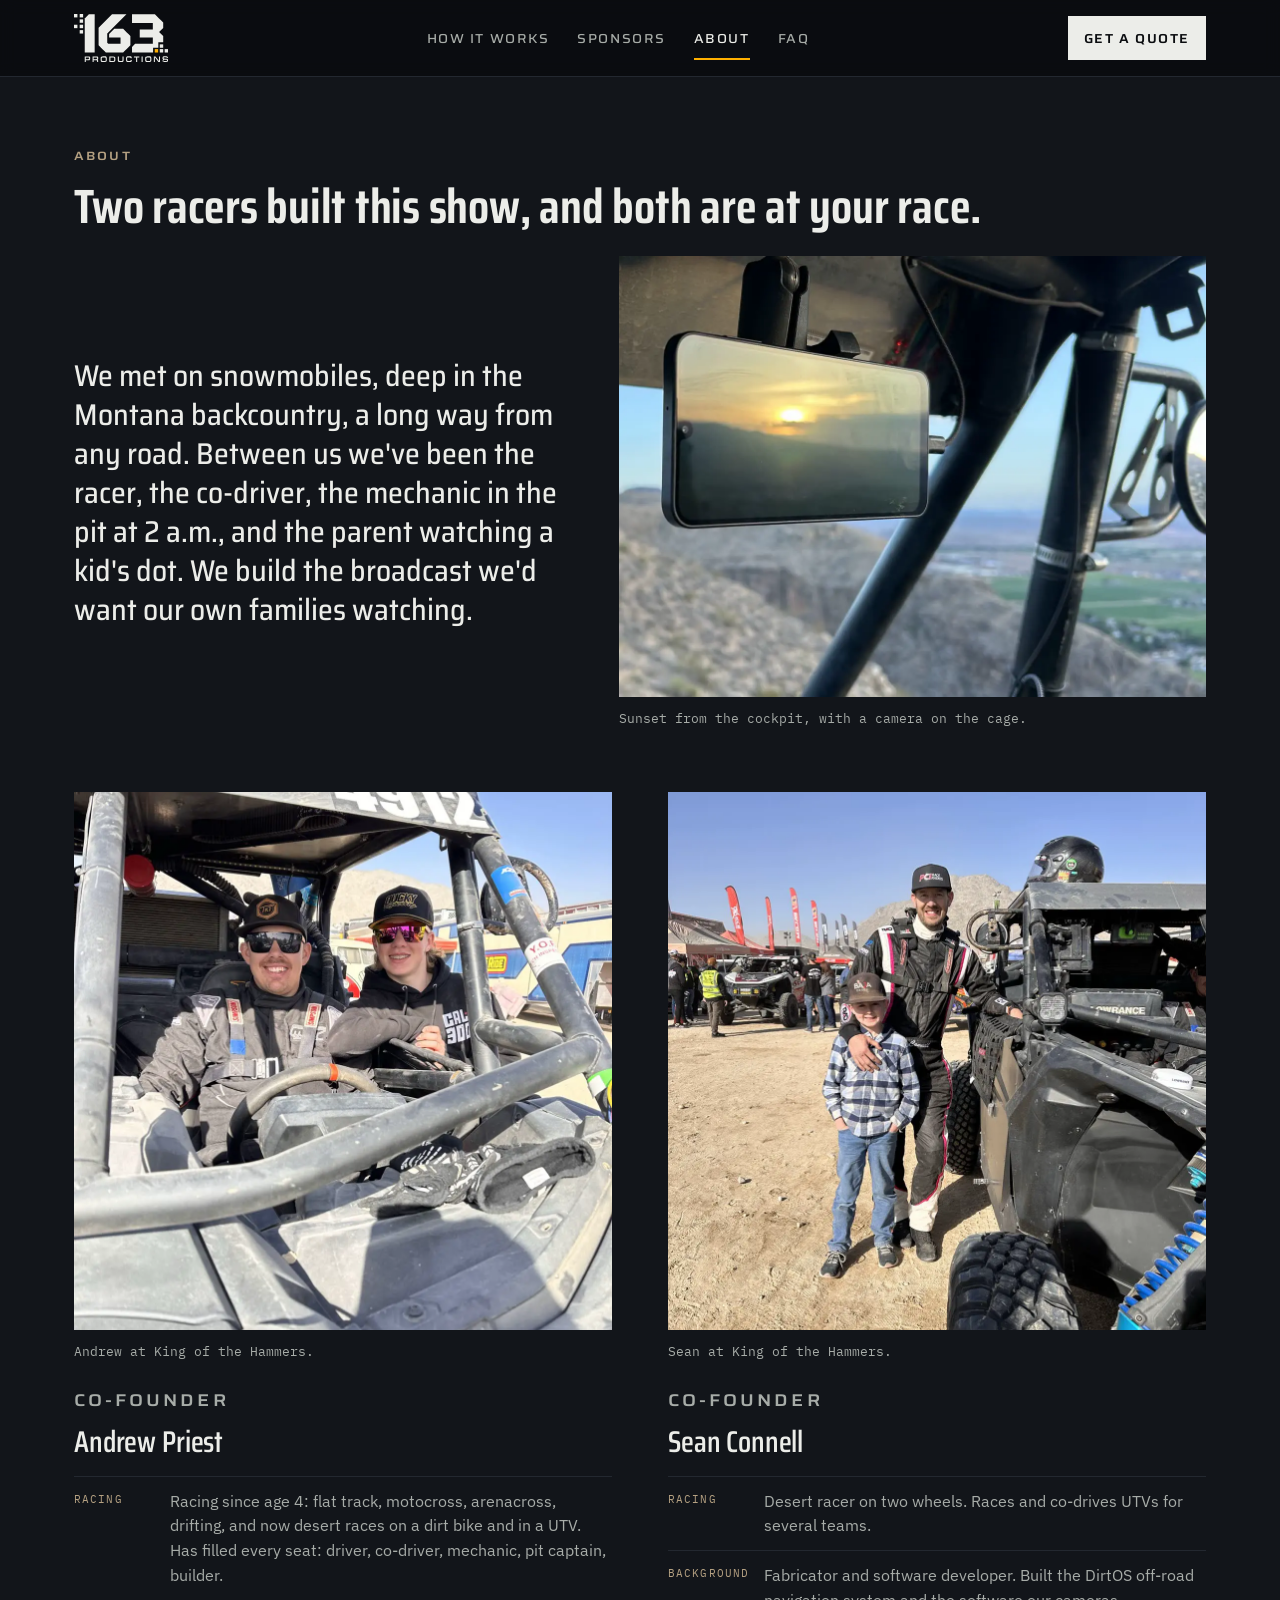
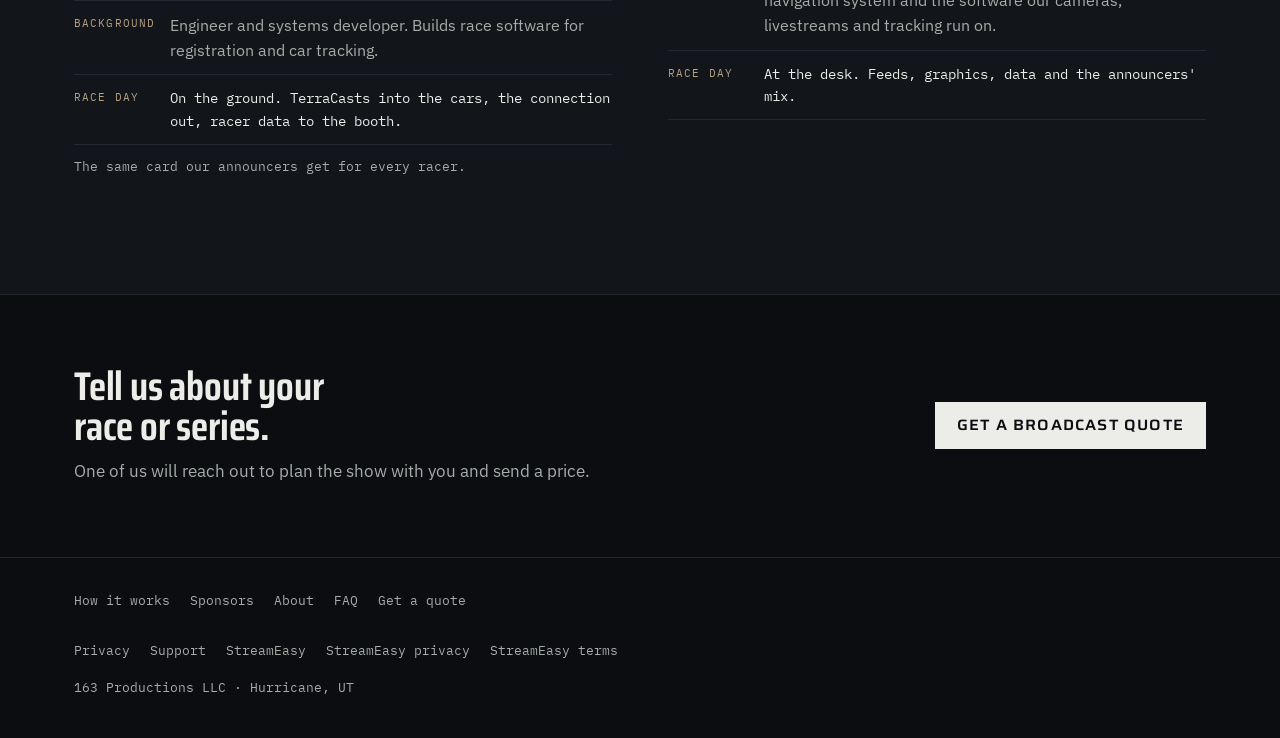
==== commit 4503a2bd: "Real graphics on sample data + our own in-car footage Hero is a program feed: our in-car footage wit" ====
--- a/about.html
+++ b/about.html
@@ -26,7 +26,6 @@
     <nav id="nav" aria-label="Main">
       <a href="how-it-works">How it works</a>
       <a href="sponsors">Sponsors</a>
-      <a href="shows">Shows</a>
       <a href="about" aria-current="page">About</a>
       <a href="faq">FAQ</a>
     </nav>
@@ -95,7 +94,7 @@
 </main>
 <footer>
   <div class="wrap">
-    <nav aria-label="Site"><a href="how-it-works">How it works</a><a href="sponsors">Sponsors</a><a href="shows">Shows</a><a href="about">About</a><a href="faq">FAQ</a><a href="quote">Get a quote</a></nav>
+    <nav aria-label="Site"><a href="how-it-works">How it works</a><a href="sponsors">Sponsors</a><a href="about">About</a><a href="faq">FAQ</a><a href="quote">Get a quote</a></nav>
     <nav aria-label="Policies"><a href="website-privacy">Privacy</a><a href="support">Support</a><a href="streameasy/">StreamEasy</a><a href="privacy">StreamEasy privacy</a><a href="streameasy/terms">StreamEasy terms</a></nav>
     <span>163 Productions LLC · Hurricane, UT</span>
   </div>
--- a/assets/site.css
+++ b/assets/site.css
@@ -374,9 +374,24 @@
 .mini-faq .qa summary{font-size:17px;min-height:48px}
 .form-note{font:13px/1.5 var(--data);color:var(--muted);margin:0}
 footer .wrap{display:flex;flex-direction:column;gap:6px}
+.shot{margin:0}
+.shot img{width:100%;height:auto;display:block;border:1px solid var(--line)}
+.shot figcaption{font:12px/1.5 var(--data);color:var(--muted);margin-top:10px}
+.see-grid{display:grid;grid-template-columns:minmax(0,3fr) minmax(0,4fr);grid-template-rows:auto auto;gap:20px;margin-top:8px}
+.see-grid .shot:first-child{grid-row:span 2}
+.see-grid .shot:last-child{grid-column:2}
+.demo-note{font:12px/1.5 var(--data);color:var(--muted);margin:24px 0 0}
+.page-head .demo-note{margin-top:8px}
+#booth .shot{margin-top:8px}
+.brands-real{display:grid;grid-template-columns:repeat(3,minmax(0,1fr));gap:20px;align-items:start;margin-top:8px}
+.shots-2{margin:32px 0}
+.report .shot img{border-color:var(--line)}
 footer nav{display:flex;flex-wrap:wrap;gap:0 20px}
 @media (max-width:900px){
-  .outcomes,.teaser-grid,.case-grid,.quote-grid{grid-template-columns:1fr;gap:24px}
+  .outcomes,.teaser-grid,.case-grid,.quote-grid,.see-grid,.brands-real{grid-template-columns:1fr;gap:24px}
+  .see-grid .shot:first-child{grid-row:auto}
+  .see-grid .shot:last-child{grid-column:auto}
+  .brands-real .shot:nth-child(3){max-width:340px}
   .quote-grid #quote-wrap{grid-row:auto}
   details.more{display:block;margin-top:12px}
   details.more > summary{display:flex;align-items:center;min-height:48px;cursor:pointer;font:600 13px/1 var(--display);font-stretch:112.5%;letter-spacing:.1em;text-transform:uppercase;color:var(--alkali);list-style:none;border:1px solid var(--line);padding:0 14px}
